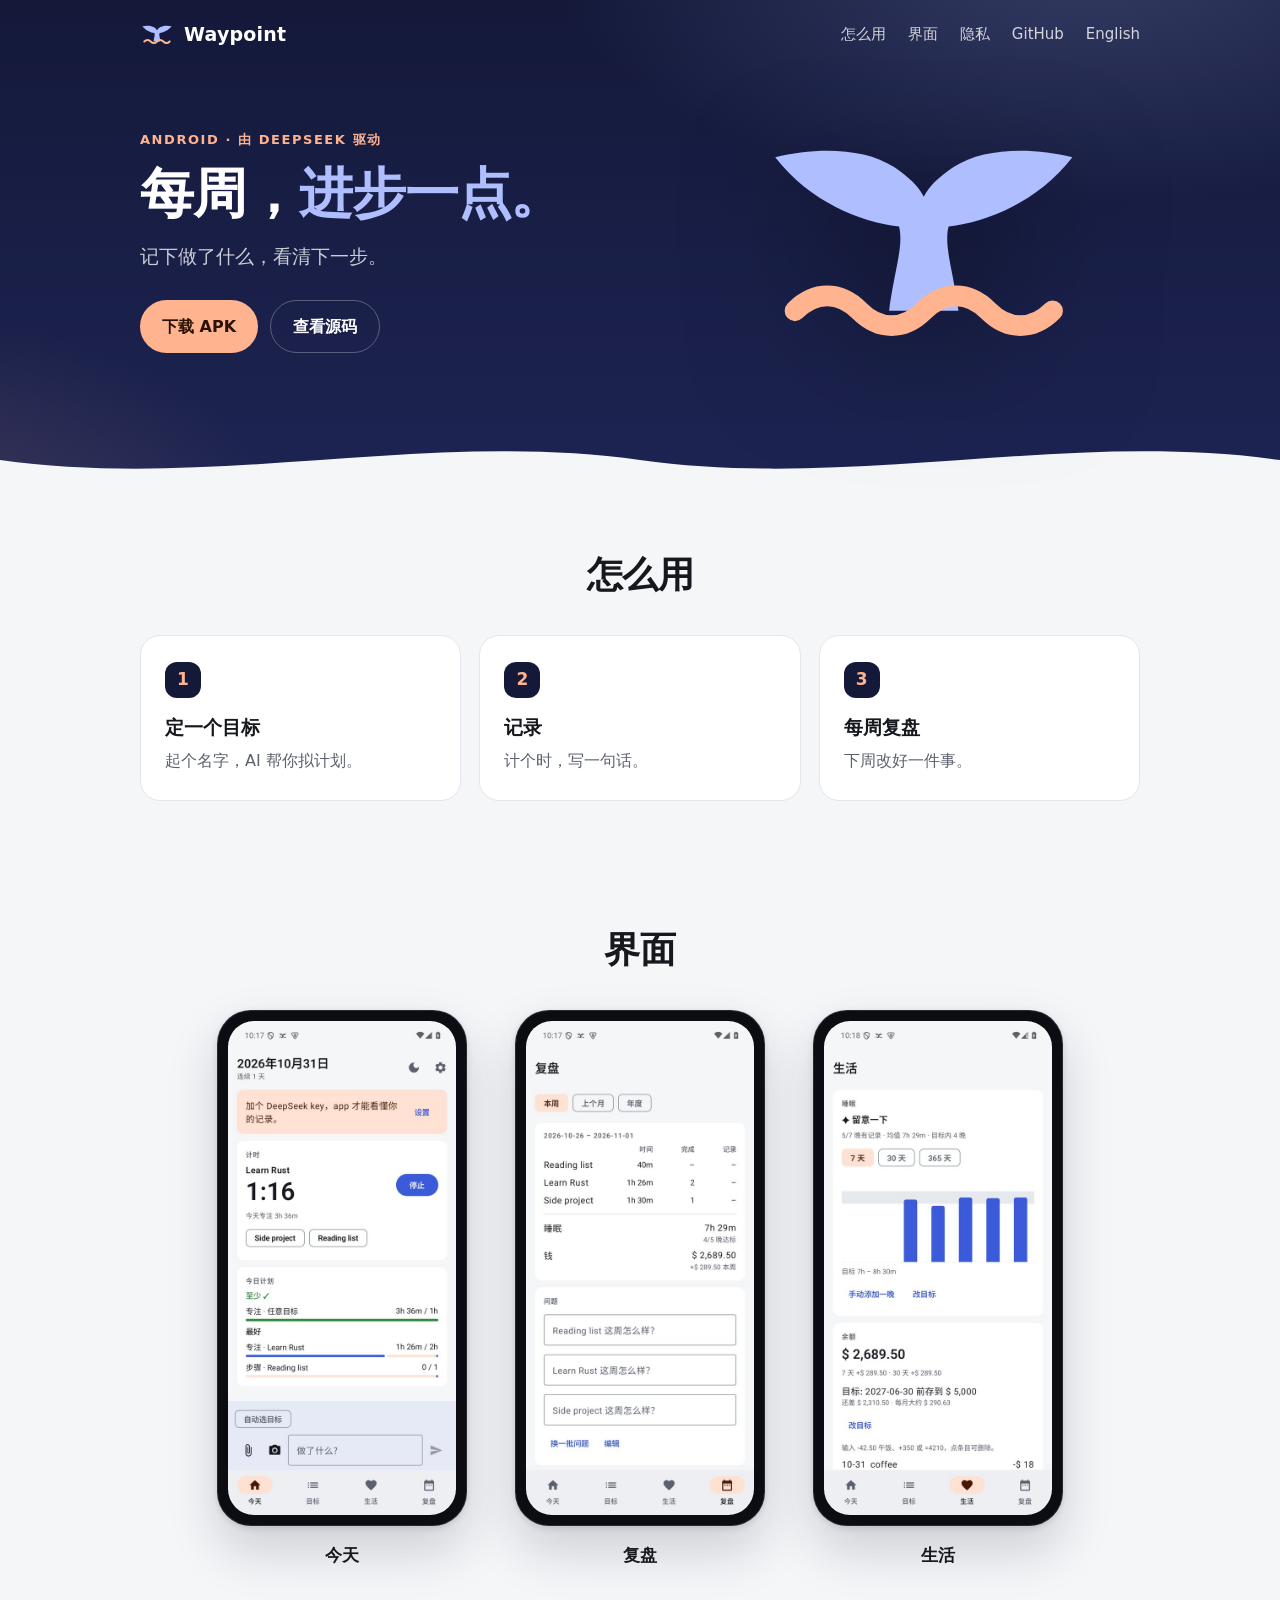
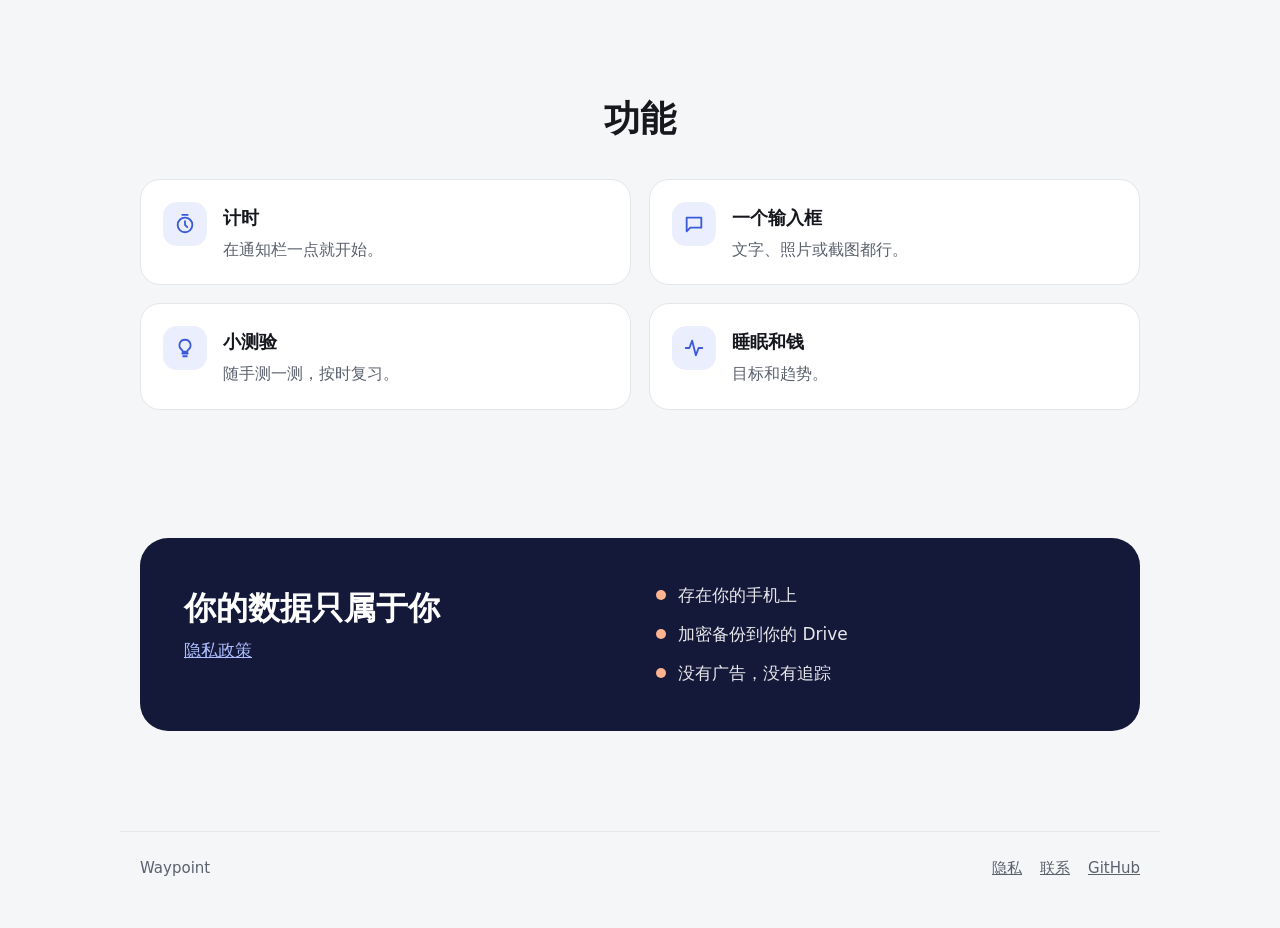
==== docs/zh/index.html @ 919fa09e "docs: Chinese version of the site, with Chinese screenshots and a language switch" ====
<!doctype html>
<html lang="zh-CN">
<head>
<meta charset="utf-8">
<meta name="viewport" content="width=device-width, initial-scale=1">
<title>Waypoint</title>
<meta name="description" content="一个帮你每周进步一点的 Android 应用，由 DeepSeek 驱动。">
<meta name="theme-color" content="#14193a">
<link rel="icon" href="../logo-120.png">
<link rel="stylesheet" href="../style.css">
</head>
<body>
<header class="top">
  <div class="wrap">
    <a class="brand" href="./"><svg viewBox="24 34 60 40" aria-hidden="true"><path fill="#AFBEFF" d="M 47.98,67.12 C 48.84,60.24 50.56,55.94 49.70,52.50 C 42.82,51.64 34.22,48.20 28.20,40.46 C 35.08,38.74 43.68,38.74 48.84,42.18 C 51.42,43.90 53.14,45.62 54.00,47.34 C 54.86,45.62 56.58,43.90 59.16,42.18 C 64.32,38.74 72.92,38.74 79.80,40.46 C 73.78,48.20 65.18,51.64 58.30,52.50 C 57.44,55.94 59.16,60.24 60.02,67.12 Z"/><path d="M 31.64,67.12 C 35.08,63.68 39.38,63.68 42.82,67.12 C 46.26,70.56 50.56,70.56 54.00,67.12 C 57.44,63.68 61.74,63.68 65.18,67.12 C 68.62,70.56 72.92,70.56 76.36,67.12" fill="none" stroke="#FFB38F" stroke-width="3.6" stroke-linecap="round" stroke-linejoin="round"/></svg> Waypoint</a>
    <nav><a href="#how">怎么用</a><a href="#screens">界面</a><a href="privacy.html">隐私</a><a href="https://github.com/khoryz666/waypoint">GitHub</a><a href="../" hreflang="en" lang="en">English</a></nav>
  </div>
</header>

<div class="hero">
  <div class="wrap">
    <div>
      <span class="eyebrow">Android · 由 DeepSeek 驱动</span>
      <h1>每周，<em>进步一点。</em></h1>
      <p class="lead">记下做了什么，看清下一步。</p>
      <div class="cta">
        <a class="btn primary" href="https://github.com/khoryz666/waypoint/releases/latest">下载 APK</a>
        <a class="btn ghost" href="https://github.com/khoryz666/waypoint">查看源码</a>
      </div>
    </div>
    <div class="mark"><svg viewBox="24 34 60 40" aria-hidden="true"><path fill="#AFBEFF" d="M 47.98,67.12 C 48.84,60.24 50.56,55.94 49.70,52.50 C 42.82,51.64 34.22,48.20 28.20,40.46 C 35.08,38.74 43.68,38.74 48.84,42.18 C 51.42,43.90 53.14,45.62 54.00,47.34 C 54.86,45.62 56.58,43.90 59.16,42.18 C 64.32,38.74 72.92,38.74 79.80,40.46 C 73.78,48.20 65.18,51.64 58.30,52.50 C 57.44,55.94 59.16,60.24 60.02,67.12 Z"/><path d="M 31.64,67.12 C 35.08,63.68 39.38,63.68 42.82,67.12 C 46.26,70.56 50.56,70.56 54.00,67.12 C 57.44,63.68 61.74,63.68 65.18,67.12 C 68.62,70.56 72.92,70.56 76.36,67.12" fill="none" stroke="#FFB38F" stroke-width="3.6" stroke-linecap="round" stroke-linejoin="round"/></svg></div>
  </div>
  <svg class="wave-edge" viewBox="0 0 1440 60" preserveAspectRatio="none" aria-hidden="true"><path d="M0,30 C240,60 480,0 720,30 C960,60 1200,0 1440,30 L1440,60 L0,60 Z"/></svg>
</div>

<section id="how">
  <div class="wrap">
    <div class="section-head">
      <h2>怎么用</h2>
    </div>
    <div class="steps">
      <div class="step"><h3>定一个目标</h3><p>起个名字，AI 帮你拟计划。</p></div>
      <div class="step"><h3>记录</h3><p>计个时，写一句话。</p></div>
      <div class="step"><h3>每周复盘</h3><p>下周改好一件事。</p></div>
    </div>
  </div>
</section>

<section id="screens">
  <div class="wrap">
    <div class="section-head">
      <h2>界面</h2>
    </div>
    <div class="screens">
      <figure class="phone"><div class="frame"><img src="../img/zh/today.jpg" alt="今天：正在计时，以及今日计划"></div><figcaption>今天</figcaption></figure>
      <figure class="phone"><div class="frame"><img src="../img/zh/review.jpg" alt="每周复盘的汇总表"></div><figcaption>复盘</figcaption></figure>
      <figure class="phone"><div class="frame"><img src="../img/zh/life.jpg" alt="生活：睡眠和存钱目标"></div><figcaption>生活</figcaption></figure>
    </div>
  </div>
</section>

<section>
  <div class="wrap">
    <div class="section-head">
      <h2>功能</h2>
    </div>
    <div class="features">
      <div class="feature"><div class="ic"><svg viewBox="0 0 24 24" fill="none" stroke="currentColor" stroke-width="2" stroke-linecap="round"><circle cx="12" cy="13" r="8"/><path d="M12 9v4l2.5 2.5M9 2h6"/></svg></div><div><h3>计时</h3><p>在通知栏一点就开始。</p></div></div>
      <div class="feature"><div class="ic"><svg viewBox="0 0 24 24" fill="none" stroke="currentColor" stroke-width="2" stroke-linecap="round" stroke-linejoin="round"><path d="M4 5h16v11H8l-4 4z"/></svg></div><div><h3>一个输入框</h3><p>文字、照片或截图都行。</p></div></div>
      <div class="feature"><div class="ic"><svg viewBox="0 0 24 24" fill="none" stroke="currentColor" stroke-width="2" stroke-linecap="round" stroke-linejoin="round"><path d="M9 18h6M10 21h4M12 3a6 6 0 0 0-3.5 10.9c.6.5 1 1.2 1 2.1h5c0-.9.4-1.6 1-2.1A6 6 0 0 0 12 3z"/></svg></div><div><h3>小测验</h3><p>随手测一测，按时复习。</p></div></div>
      <div class="feature"><div class="ic"><svg viewBox="0 0 24 24" fill="none" stroke="currentColor" stroke-width="2" stroke-linecap="round" stroke-linejoin="round"><path d="M3 12h4l3-8 4 16 3-8h4"/></svg></div><div><h3>睡眠和钱</h3><p>目标和趋势。</p></div></div>
    </div>
  </div>
</section>

<section>
  <div class="wrap">
    <div class="band">
      <div>
        <h2>你的数据只属于你</h2>
        <p><a href="privacy.html">隐私政策</a></p>
      </div>
      <ul>
        <li>存在你的手机上</li>
        <li>加密备份到你的 Drive</li>
        <li>没有广告，没有追踪</li>
      </ul>
    </div>
  </div>
</section>

<footer>
  <div class="wrap">
    <span>Waypoint</span>
    <span><a href="privacy.html">隐私</a><a href="https://github.com/khoryz666/waypoint/issues">联系</a><a href="https://github.com/khoryz666/waypoint">GitHub</a></span>
  </div>
</footer>
</body>
</html>
---- docs/style.css ----
:root {
  --navy: #14193a; --navy-2: #1d2452; --indigo: #3b5bdb; --indigo-soft: #afbeff; --coral: #ffb38f; --coral-deep: #d9480f;
  --bg: #f5f6f8; --card: #ffffff; --ink: #16181d; --muted: #5b616d; --line: #e3e6eb;
}
@media (prefers-color-scheme: dark) {
  :root { --bg: #0f1115; --card: #181b21; --ink: #e6e8ec; --muted: #a4aab5; --line: #2a2f38; --indigo: #afbeff; }
  .step::before { background: #2b3f9c; }
  .phone .frame { box-shadow: 0 24px 50px rgba(0,0,0,.5); }
}
* { box-sizing: border-box; }
html { scroll-behavior: smooth; }
body { margin: 0; overflow-x: hidden; background: var(--bg); color: var(--ink); font: 17px/1.6 system-ui, -apple-system, "Segoe UI", Roboto, "Noto Sans SC", sans-serif; -webkit-font-smoothing: antialiased; }
a { color: var(--indigo); }
.wrap { max-width: 1040px; margin: 0 auto; padding: 0 20px; }

/* Top bar */
.top { position: absolute; inset: 0 0 auto 0; z-index: 2; }
.top .wrap { display: flex; align-items: center; justify-content: space-between; height: 68px; }
.brand { display: flex; align-items: center; gap: 10px; color: #fff; text-decoration: none; font-weight: 650; font-size: 19px; letter-spacing: .2px; }
.brand svg { width: 34px; height: 34px; }
.top nav a { color: rgba(255,255,255,.8); text-decoration: none; margin-left: 22px; font-size: 15px; }
.top nav a:hover { color: #fff; }

/* Hero */
.hero { position: relative; overflow: hidden; color: #fff; background:
  radial-gradient(900px 420px at 85% -10%, rgba(175,190,255,.22), transparent 60%),
  radial-gradient(700px 380px at -10% 110%, rgba(255,179,143,.16), transparent 60%),
  linear-gradient(180deg, var(--navy) 0%, var(--navy-2) 100%); }
.hero .wrap { display: grid; grid-template-columns: 1.1fr .9fr; gap: 40px; align-items: center; padding-top: 120px; padding-bottom: 72px; }
.eyebrow { display: inline-block; font-size: 13px; letter-spacing: .12em; text-transform: uppercase; color: var(--coral); font-weight: 650; margin-bottom: 14px; }
.hero h1 { font-size: clamp(34px, 5vw, 54px); line-height: 1.08; margin: 0 0 18px; letter-spacing: -.02em; }
.hero h1 em { font-style: normal; color: var(--indigo-soft); }
.hero p.lead { font-size: 19px; color: rgba(255,255,255,.78); max-width: 34em; margin: 0 0 28px; }
.cta { display: flex; flex-wrap: wrap; gap: 12px; }
.btn { display: inline-flex; align-items: center; gap: 8px; padding: 13px 22px; border-radius: 999px; font-weight: 600; text-decoration: none; font-size: 16px; transition: transform .15s ease, background .15s ease; }
.btn:hover { transform: translateY(-1px); }
.btn.primary { background: var(--coral); color: #2a1206; }
.btn.ghost { color: #fff; border: 1px solid rgba(255,255,255,.28); }
.btn.ghost:hover { background: rgba(255,255,255,.08); }
.hero .mark { justify-self: center; width: min(360px, 80%); filter: drop-shadow(0 30px 60px rgba(0,0,0,.35)); }
.wave-edge { display: block; width: 100%; height: 60px; margin-top: -1px; }
.wave-edge path { fill: var(--bg); }

/* Sections */
section { padding: 64px 0; }
.section-head { text-align: center; max-width: 620px; margin: 0 auto 40px; }
.section-head h2 { font-size: clamp(26px, 3.4vw, 36px); line-height: 1.15; margin: 0 0 10px; letter-spacing: -.01em; }
.section-head p { color: var(--muted); margin: 0; }

.steps { display: grid; grid-template-columns: repeat(3, 1fr); gap: 18px; counter-reset: step; }
.step { background: var(--card); border: 1px solid var(--line); border-radius: 20px; padding: 26px 24px; position: relative; }
.step::before { counter-increment: step; content: counter(step); display: grid; place-items: center; width: 36px; height: 36px; border-radius: 12px; background: var(--navy); color: var(--coral); font-weight: 700; margin-bottom: 14px; }
.step h3 { margin: 0 0 6px; font-size: 19px; }
.step p { margin: 0; color: var(--muted); font-size: 16px; }

/* Screens */
.screens { display: grid; grid-template-columns: repeat(3, minmax(0, 250px)); justify-content: center; gap: 48px; align-items: start; }
.phone { margin: 0; text-align: center; }
.phone .frame { background: #0b0d12; border: 1px solid rgba(255,255,255,.12); border-radius: 34px; padding: 10px; box-shadow: 0 24px 50px rgba(20,25,58,.18), 0 2px 6px rgba(20,25,58,.12); }
.phone img { display: block; width: 100%; height: auto; aspect-ratio: 540 / 1170; border-radius: 26px; background: #f5f6f8; }
.phone figcaption { margin-top: 16px; font-weight: 600; }
.phone figcaption span { display: block; font-weight: 400; color: var(--muted); font-size: 15px; }

/* Features */
.features { display: grid; grid-template-columns: repeat(2, 1fr); gap: 18px; }
.feature { display: flex; gap: 16px; background: var(--card); border: 1px solid var(--line); border-radius: 20px; padding: 22px; }
.feature .ic { flex: none; width: 44px; height: 44px; border-radius: 14px; display: grid; place-items: center; background: rgba(59,91,219,.1); color: var(--indigo); }
.feature .ic svg { width: 22px; height: 22px; }
.feature h3 { margin: 2px 0 4px; font-size: 18px; }
.feature p { margin: 0; color: var(--muted); font-size: 16px; }

/* Privacy band */
.band { background: var(--navy); color: #fff; border-radius: 28px; padding: 44px; display: grid; grid-template-columns: 1fr 1fr; gap: 32px; align-items: center; }
.band h2 { margin: 0 0 10px; font-size: clamp(24px, 3vw, 32px); line-height: 1.2; }
.band p { margin: 0 0 16px; color: rgba(255,255,255,.75); }
.band ul { list-style: none; margin: 0; padding: 0; display: grid; gap: 12px; }
.band li { display: flex; gap: 12px; align-items: flex-start; color: rgba(255,255,255,.9); }
.band li::before { content: ""; flex: none; width: 10px; height: 10px; margin-top: 8px; border-radius: 50%; background: var(--coral); }
.band a { color: var(--indigo-soft); }

footer { padding: 36px 0 48px; color: var(--muted); font-size: 15px; }
footer .wrap { display: flex; flex-wrap: wrap; justify-content: space-between; gap: 12px; border-top: 1px solid var(--line); padding-top: 24px; }
footer a { color: var(--muted); margin-left: 18px; }

/* Document pages (privacy) */
.doc-top { background: var(--navy); }
.doc-top .wrap { display: flex; align-items: center; height: 68px; }
.doc { max-width: 720px; margin: 0 auto; padding: 48px 20px 24px; }
.doc h1 { font-size: clamp(30px, 4vw, 40px); margin: 0 0 4px; letter-spacing: -.01em; }
.doc .muted { color: var(--muted); margin-top: 0; }
.doc h2 { font-size: 21px; margin: 36px 0 8px; }
.doc .summary { background: var(--card); border: 1px solid var(--line); border-radius: 18px; padding: 8px 24px; margin: 24px 0; }
.doc code { background: rgba(59,91,219,.1); padding: 1px 6px; border-radius: 6px; font-size: .92em; }

@media (max-width: 820px) {
  .hero .wrap { grid-template-columns: 1fr; padding-top: 100px; text-align: left; }
  .hero .mark { width: 200px; justify-self: start; order: -1; }
  .steps, .features { grid-template-columns: 1fr; gap: 12px; }
  .step { display: grid; grid-template-columns: 36px 1fr; column-gap: 14px; align-items: center; padding: 16px 18px; }
  .step::before { grid-row: span 2; margin: 0; }
  .step h3 { font-size: 17px; margin: 0; }
  .step p { font-size: 15px; }
  /* Screens become a swipeable row on phones. */
  .screens { display: flex; gap: 16px; overflow-x: auto; scroll-snap-type: x mandatory; margin: 0 -20px; padding: 4px 20px 20px; scrollbar-width: none; }
  .screens::-webkit-scrollbar { display: none; }
  .phone { flex: 0 0 68%; scroll-snap-align: center; }
  .feature { padding: 16px 18px; }
  section { padding: 44px 0; }
  .section-head { margin-bottom: 24px; }
  .band { grid-template-columns: 1fr; padding: 30px 24px; }
  .top nav a:not(:last-child) { display: none; }
}
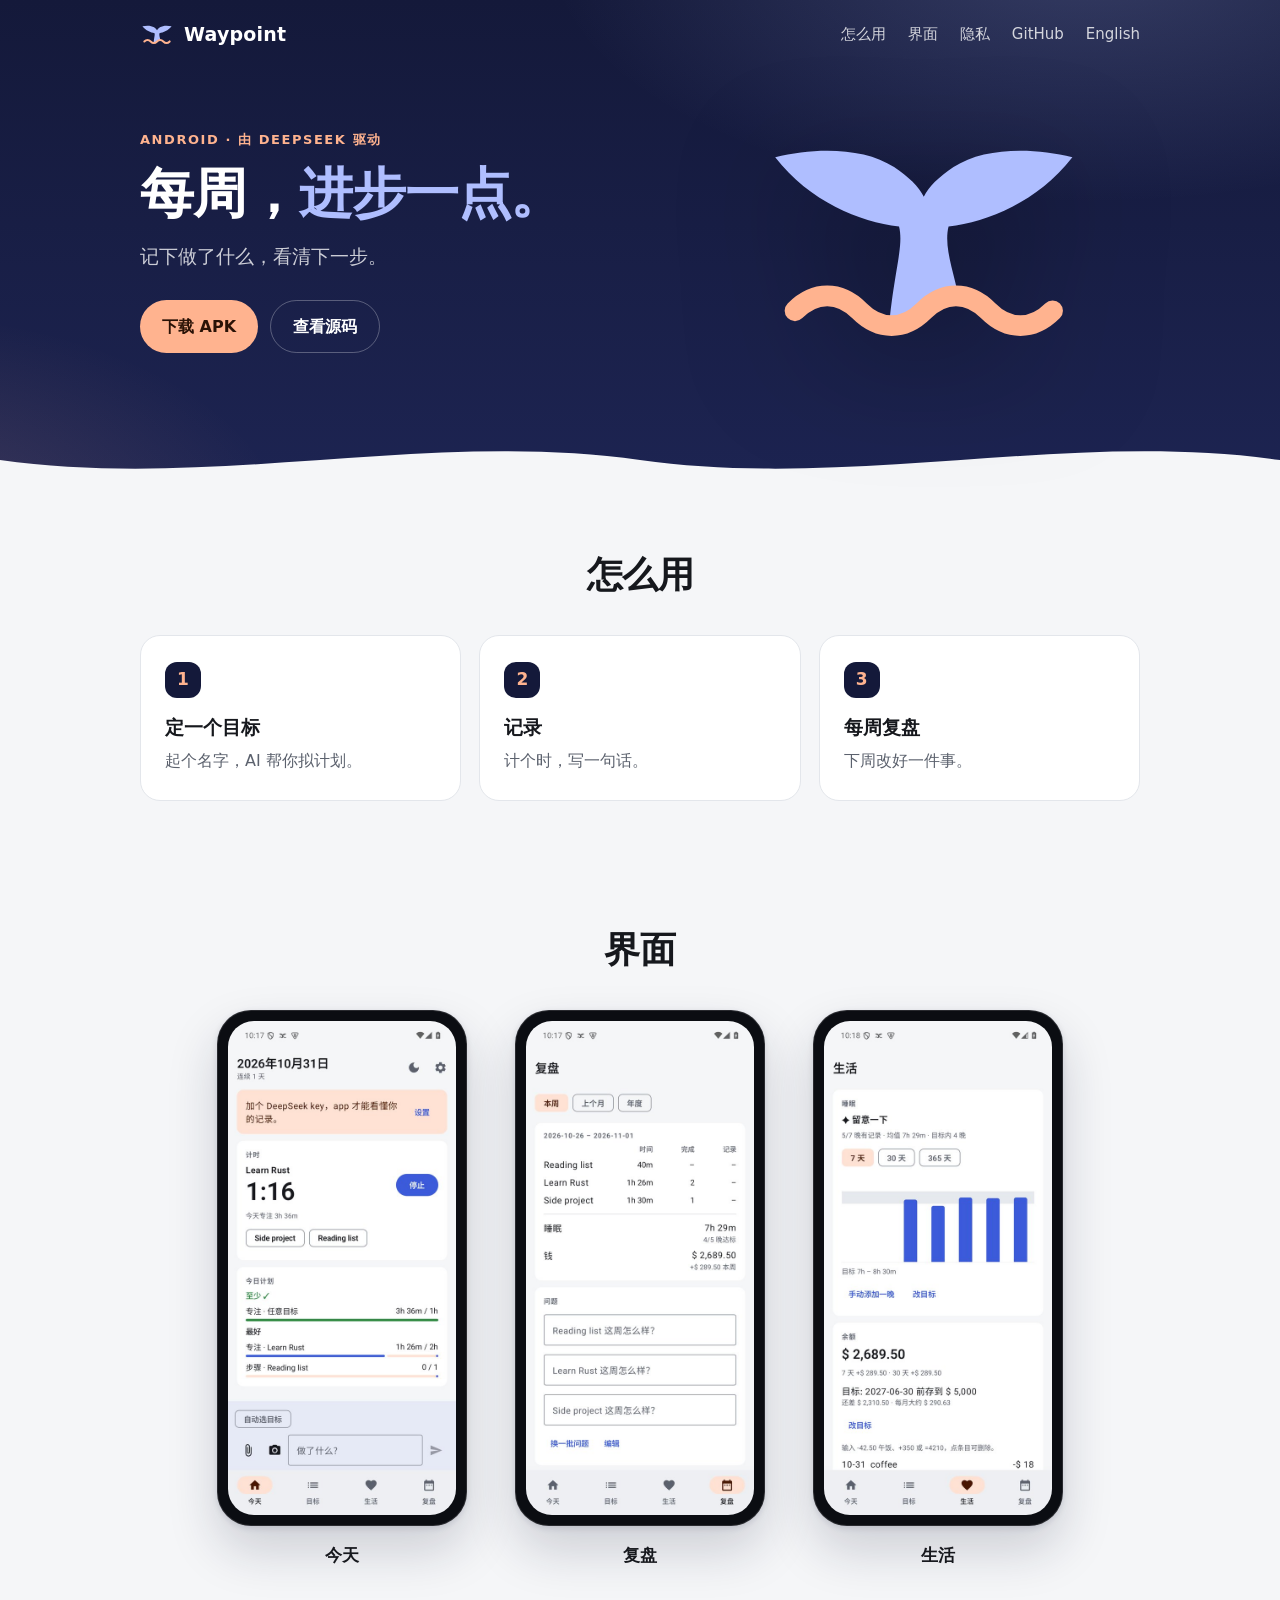
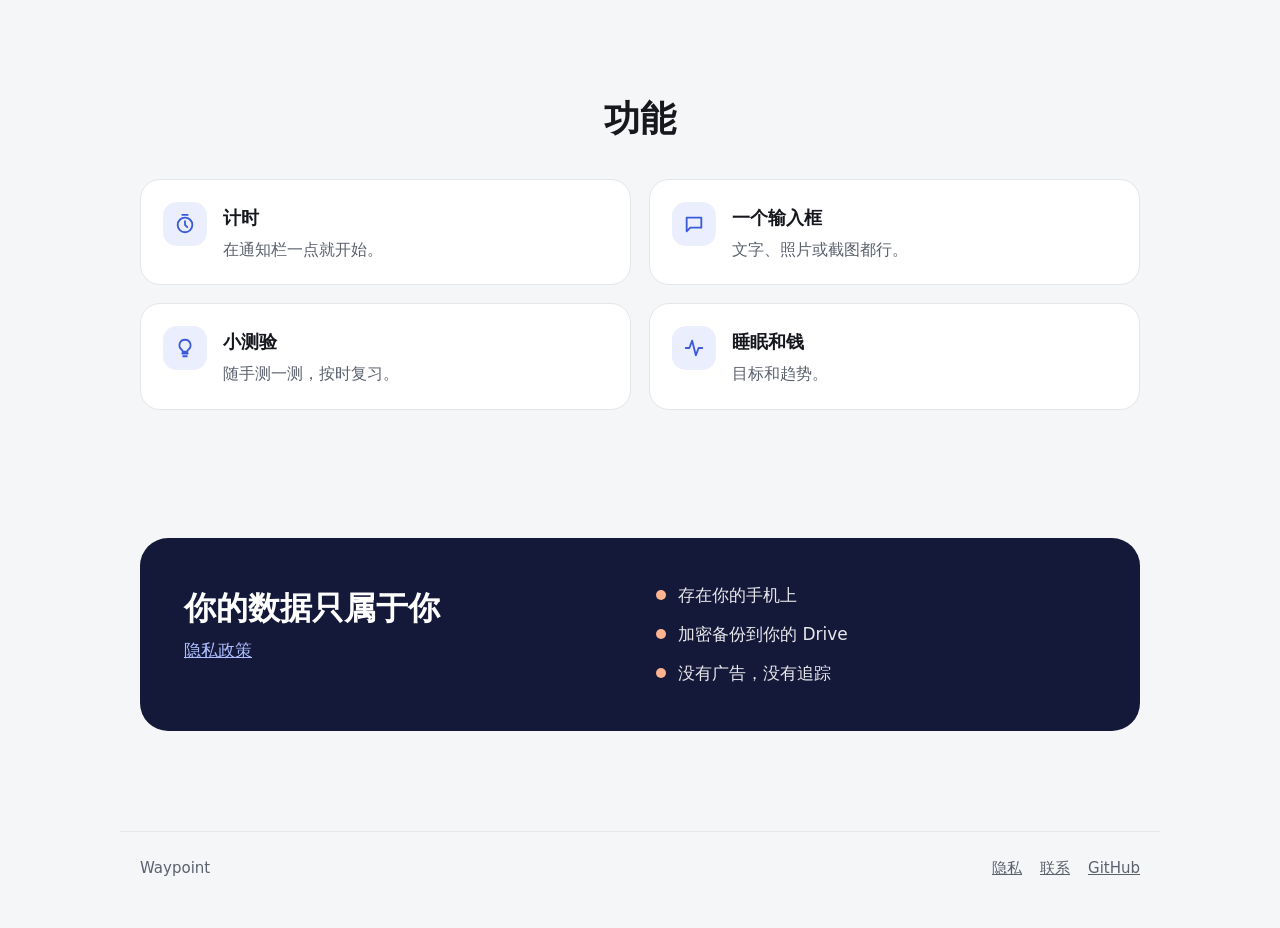
==== commit 46253164: "fix: the whale tail rises out of the wave instead of sitting on it The tail ended in a flat line, so" ====
--- a/docs/zh/index.html
+++ b/docs/zh/index.html
@@ -12,7 +12,7 @@
 <body>
 <header class="top">
   <div class="wrap">
-    <a class="brand" href="./"><svg viewBox="24 34 60 40" aria-hidden="true"><path fill="#AFBEFF" d="M 47.98,67.12 C 48.84,60.24 50.56,55.94 49.70,52.50 C 42.82,51.64 34.22,48.20 28.20,40.46 C 35.08,38.74 43.68,38.74 48.84,42.18 C 51.42,43.90 53.14,45.62 54.00,47.34 C 54.86,45.62 56.58,43.90 59.16,42.18 C 64.32,38.74 72.92,38.74 79.80,40.46 C 73.78,48.20 65.18,51.64 58.30,52.50 C 57.44,55.94 59.16,60.24 60.02,67.12 Z"/><path d="M 31.64,67.12 C 35.08,63.68 39.38,63.68 42.82,67.12 C 46.26,70.56 50.56,70.56 54.00,67.12 C 57.44,63.68 61.74,63.68 65.18,67.12 C 68.62,70.56 72.92,70.56 76.36,67.12" fill="none" stroke="#FFB38F" stroke-width="3.6" stroke-linecap="round" stroke-linejoin="round"/></svg> Waypoint</a>
+    <a class="brand" href="./"><svg viewBox="24 34 60 40" aria-hidden="true"><path fill="#AFBEFF" d="M 47.98,69.69 C 48.84,60.24 50.56,55.94 49.70,52.50 C 42.82,51.64 34.22,48.20 28.20,40.46 C 35.08,38.74 43.68,38.74 48.84,42.18 C 51.42,43.90 53.14,45.62 54.00,47.34 C 54.86,45.62 56.58,43.90 59.16,42.18 C 64.32,38.74 72.92,38.74 79.80,40.46 C 73.78,48.20 65.18,51.64 58.30,52.50 C 57.44,55.94 59.16,60.24 60.02,64.55 C 57.94,64.42 55.85,65.27 54.00,67.12 C 52.15,68.97 50.06,69.82 47.98,69.69 Z"/><path d="M 31.64,67.12 C 35.08,63.68 39.38,63.68 42.82,67.12 C 46.26,70.56 50.56,70.56 54.00,67.12 C 57.44,63.68 61.74,63.68 65.18,67.12 C 68.62,70.56 72.92,70.56 76.36,67.12" fill="none" stroke="#FFB38F" stroke-width="3.6" stroke-linecap="round" stroke-linejoin="round"/></svg> Waypoint</a>
     <nav><a href="#how">怎么用</a><a href="#screens">界面</a><a href="privacy.html">隐私</a><a href="https://github.com/khoryz666/waypoint">GitHub</a><a href="../" hreflang="en" lang="en">English</a></nav>
   </div>
 </header>
@@ -28,7 +28,7 @@
         <a class="btn ghost" href="https://github.com/khoryz666/waypoint">查看源码</a>
       </div>
     </div>
-    <div class="mark"><svg viewBox="24 34 60 40" aria-hidden="true"><path fill="#AFBEFF" d="M 47.98,67.12 C 48.84,60.24 50.56,55.94 49.70,52.50 C 42.82,51.64 34.22,48.20 28.20,40.46 C 35.08,38.74 43.68,38.74 48.84,42.18 C 51.42,43.90 53.14,45.62 54.00,47.34 C 54.86,45.62 56.58,43.90 59.16,42.18 C 64.32,38.74 72.92,38.74 79.80,40.46 C 73.78,48.20 65.18,51.64 58.30,52.50 C 57.44,55.94 59.16,60.24 60.02,67.12 Z"/><path d="M 31.64,67.12 C 35.08,63.68 39.38,63.68 42.82,67.12 C 46.26,70.56 50.56,70.56 54.00,67.12 C 57.44,63.68 61.74,63.68 65.18,67.12 C 68.62,70.56 72.92,70.56 76.36,67.12" fill="none" stroke="#FFB38F" stroke-width="3.6" stroke-linecap="round" stroke-linejoin="round"/></svg></div>
+    <div class="mark"><svg viewBox="24 34 60 40" aria-hidden="true"><path fill="#AFBEFF" d="M 47.98,69.69 C 48.84,60.24 50.56,55.94 49.70,52.50 C 42.82,51.64 34.22,48.20 28.20,40.46 C 35.08,38.74 43.68,38.74 48.84,42.18 C 51.42,43.90 53.14,45.62 54.00,47.34 C 54.86,45.62 56.58,43.90 59.16,42.18 C 64.32,38.74 72.92,38.74 79.80,40.46 C 73.78,48.20 65.18,51.64 58.30,52.50 C 57.44,55.94 59.16,60.24 60.02,64.55 C 57.94,64.42 55.85,65.27 54.00,67.12 C 52.15,68.97 50.06,69.82 47.98,69.69 Z"/><path d="M 31.64,67.12 C 35.08,63.68 39.38,63.68 42.82,67.12 C 46.26,70.56 50.56,70.56 54.00,67.12 C 57.44,63.68 61.74,63.68 65.18,67.12 C 68.62,70.56 72.92,70.56 76.36,67.12" fill="none" stroke="#FFB38F" stroke-width="3.6" stroke-linecap="round" stroke-linejoin="round"/></svg></div>
   </div>
   <svg class="wave-edge" viewBox="0 0 1440 60" preserveAspectRatio="none" aria-hidden="true"><path d="M0,30 C240,60 480,0 720,30 C960,60 1200,0 1440,30 L1440,60 L0,60 Z"/></svg>
 </div>
--- a/docs/style.css
+++ b/docs/style.css
@@ -101,7 +101,7 @@
   .step h3 { font-size: 17px; margin: 0; }
   .step p { font-size: 15px; }
   /* Screens become a swipeable row on phones. */
-  .screens { display: flex; gap: 16px; overflow-x: auto; scroll-snap-type: x mandatory; margin: 0 -20px; padding: 4px 20px 20px; scrollbar-width: none; }
+  .screens { display: flex; justify-content: flex-start; gap: 16px; overflow-x: auto; scroll-snap-type: x mandatory; margin: 0 -20px; padding: 4px 20px 20px; scrollbar-width: none; }
   .screens::-webkit-scrollbar { display: none; }
   .phone { flex: 0 0 68%; scroll-snap-align: center; }
   .feature { padding: 16px 18px; }
